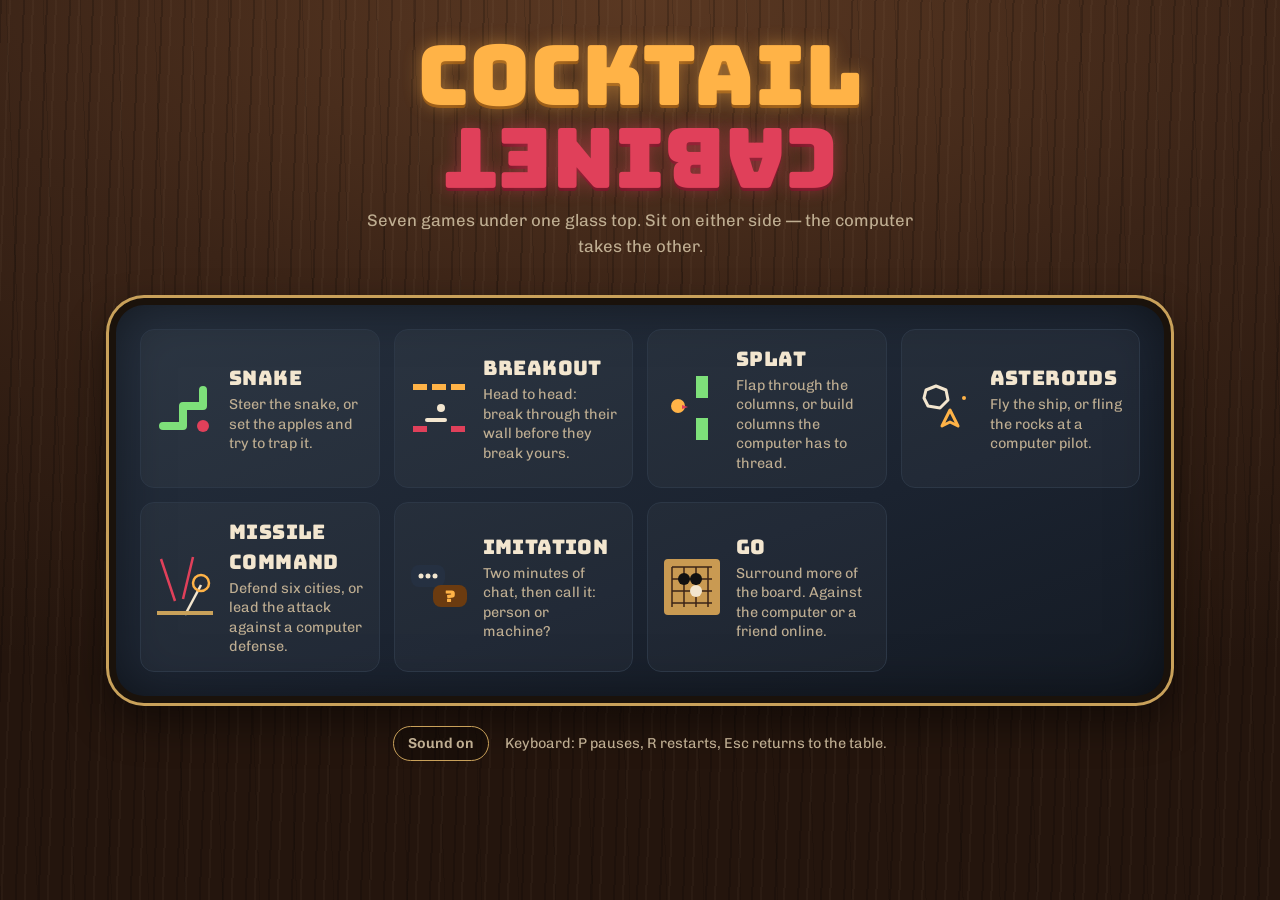
==== index.html @ d5dadb6a "Inital commit" ====
<!doctype html>
<html lang="en">
<head>
<meta charset="utf-8">
<meta name="viewport" content="width=device-width, initial-scale=1, viewport-fit=cover">
<title>Cocktail Cabinet — seven games, either side</title>
<meta name="description" content="Seven arcade games on one cocktail cabinet. Play either side against the computer, or another person in a second browser.">
<link rel="preconnect" href="https://fonts.googleapis.com">
<link rel="preconnect" href="https://fonts.gstatic.com" crossorigin>
<link href="https://fonts.googleapis.com/css2?family=Bungee&family=Chivo:wght@400;600;800&display=swap" rel="stylesheet">
<link rel="icon" href="favicon.svg" type="image/svg+xml">
<link rel="stylesheet" href="css/style.css">
</head>
<body>
<div id="app">

  <!-- MENU -->
  <section id="menu" class="screen">
    <header class="rail">
      <h1 class="marquee"><span>Cocktail</span><span>Cabinet</span></h1>
      <p class="tagline">Seven games under one glass top. Sit on either side — the computer takes the other.</p>
    </header>
    <div class="tabletop">
      <div id="deck" class="deck" role="list"></div>
    </div>
    <footer class="foot">
      <button id="muteBtn" class="chip" type="button" aria-pressed="false">Sound on</button>
      <span class="foot-note">Keyboard: P pauses, R restarts, Esc returns to the table.</span>
    </footer>
  </section>

  <!-- GAME -->
  <section id="game" class="screen" hidden>
    <div class="topbar">
      <button id="backBtn" class="chip" type="button">Back to the table</button>
      <h2 id="gameTitle" class="game-title"></h2>
      <div class="topbar-actions">
        <button id="pauseBtn" class="chip" type="button">Pause</button>
        <button id="restartBtn" class="chip" type="button">Restart</button>
      </div>
    </div>

    <div id="roles" class="roles" role="radiogroup" aria-label="Which side you play"></div>

    <div class="plates">
      <div class="plate left"><span id="hudL"></span></div>
      <div class="plate mid"><span id="hudC"></span></div>
      <div class="plate right"><span id="hudR"></span></div>
    </div>

    <div class="bezel" id="bezel">
      <canvas id="screen" width="800" height="600" tabindex="0" aria-label="Game screen"></canvas>
      <div id="panel" class="panel" hidden></div>
      <div id="banner" class="banner" hidden>
        <div class="banner-title" id="bannerTitle"></div>
        <div class="banner-sub" id="bannerSub"></div>
      </div>
    </div>

    <p id="help" class="help"></p>
  </section>

</div>

<script src="js/vendor/peerjs.min.js" defer></script>
<script src="js/core.js" defer></script>
<script src="js/net.js" defer></script>
<script src="js/games/snake.js" defer></script>
<script src="js/games/breakout.js" defer></script>
<script src="js/games/splat.js" defer></script>
<script src="js/games/asteroids.js" defer></script>
<script src="js/games/missile.js" defer></script>
<script src="js/games/imitation.js" defer></script>
<script src="js/games/go.js" defer></script>
<script src="js/main.js" defer></script>
</body>
</html>
---- css/style.css ----
:root {
  --walnut: #3b2417;
  --walnut-dark: #24150d;
  --glass: #1b2330;
  --glass-edge: #2c3746;
  --amber: #ffb347;
  --cherry: #e0405a;
  --brass: #c9a15a;
  --cream: #f3e6cf;
  --muted: #bfae92;
  --display: "Bungee", "Impact", "Arial Black", sans-serif;
  --body: "Chivo", "Segoe UI", "Helvetica Neue", Arial, sans-serif;
}

* { box-sizing: border-box; }
:root { padding-top: env(safe-area-inset-top, 0px); padding-bottom: env(safe-area-inset-bottom, 0px); }
html, body { margin: 0; min-height: 100%; }
body {
  font-family: var(--body);
  color: var(--cream);
  background-color: var(--walnut-dark);
  /* walnut grain */
  background-image:
    repeating-linear-gradient(92deg, rgba(0,0,0,.18) 0 2px, transparent 2px 9px, rgba(255,220,180,.03) 9px 11px, transparent 11px 23px),
    repeating-linear-gradient(88deg, rgba(0,0,0,.12) 0 1px, transparent 1px 37px),
    radial-gradient(120% 80% at 50% 0%, #5a3822 0%, var(--walnut) 45%, var(--walnut-dark) 100%);
  background-attachment: fixed;
  line-height: 1.5;
}
button { font: inherit; color: inherit; }
:focus-visible { outline: 3px solid var(--amber); outline-offset: 2px; }
[hidden] { display: none !important; }

.screen { max-width: 1100px; margin: 0 auto; padding: 20px 16px 40px; }

/* ---------- menu ---------- */
.rail { text-align: center; padding: 18px 0 8px; }
.marquee {
  font-family: var(--display);
  font-weight: 400;
  font-size: clamp(2.4rem, 8vw, 5.2rem);
  line-height: .9;
  margin: 0;
  color: var(--amber);
  text-shadow: 0 0 18px rgba(255,179,71,.45), 0 3px 0 #8a4f12;
  display: flex; flex-direction: column; align-items: center;
}
.marquee span:last-child {
  /* the second player's side of a cocktail cabinet reads upside down */
  transform: rotate(180deg);
  color: var(--cherry);
  text-shadow: 0 0 18px rgba(224,64,90,.45), 0 -3px 0 #6b1424;
  margin-top: .08em;
}
.tagline { max-width: 34em; margin: 14px auto 0; color: var(--muted); font-size: 1.05rem; }

.tabletop {
  margin: 28px auto 0;
  padding: clamp(14px, 3vw, 34px);
  border-radius: 38px;
  background: linear-gradient(160deg, #26303e, var(--glass) 60%, #141a23);
  box-shadow: inset 0 0 0 3px var(--brass), inset 0 0 0 10px #1a120b, inset 0 0 60px rgba(0,0,0,.6), 0 18px 40px rgba(0,0,0,.45);
}
.deck { display: grid; grid-template-columns: repeat(auto-fill, minmax(230px, 1fr)); gap: 14px; }
.cab {
  display: grid; grid-template-columns: 64px 1fr; gap: 12px; align-items: center;
  text-align: left; cursor: pointer;
  padding: 14px 14px 14px 12px;
  background: rgba(255,255,255,.03);
  border: 1px solid var(--glass-edge);
  border-radius: 14px;
  transition: border-color .15s, background .15s;
}
.cab:hover { border-color: var(--amber); background: rgba(255,179,71,.06); }
.cab svg { width: 64px; height: 64px; }
.cab h3 { font-family: var(--display); font-weight: 400; margin: 0; font-size: 1.25rem; color: var(--cream); letter-spacing: .02em; }
.cab p { margin: 2px 0 0; font-size: .9rem; color: var(--muted); line-height: 1.35; }

.foot { display: flex; gap: 16px; align-items: center; justify-content: center; flex-wrap: wrap; margin-top: 20px; color: var(--muted); font-size: .9rem; }

.chip {
  background: rgba(0,0,0,.25);
  border: 1px solid var(--brass);
  border-radius: 999px;
  padding: 6px 14px;
  cursor: pointer;
  font-weight: 600;
  font-size: .9rem;
}
.chip:hover { background: rgba(201,161,90,.18); }
.chip.primary { background: var(--amber); color: #2a1606; border-color: var(--amber); }
.chip.primary:hover { background: #ffc671; }
.chip:disabled { opacity: .45; cursor: default; }

/* ---------- game ---------- */
.topbar { display: flex; align-items: center; gap: 12px; flex-wrap: wrap; }
.game-title { font-family: var(--display); font-weight: 400; margin: 0; flex: 1; text-align: center; font-size: clamp(1.4rem, 4vw, 2.2rem); color: var(--amber); text-shadow: 0 0 12px rgba(255,179,71,.35); }
.topbar-actions { display: flex; gap: 8px; }

.roles { display: flex; flex-wrap: wrap; gap: 8px; justify-content: center; margin: 14px 0 10px; }
.role {
  border: 1px solid var(--glass-edge); background: rgba(0,0,0,.28); border-radius: 10px;
  padding: 7px 14px; cursor: pointer; font-size: .92rem;
}
.role[aria-checked="true"] { border-color: var(--amber); background: rgba(255,179,71,.14); color: #fff; box-shadow: 0 0 0 1px var(--amber) inset; }

.plates { display: grid; grid-template-columns: 1fr auto 1fr; gap: 10px; align-items: stretch; max-width: 900px; margin: 0 auto 8px; }
.plate { background: linear-gradient(#d9b877, var(--brass) 55%, #9c7a3c); color: #2a1606; border-radius: 6px; padding: 5px 12px; font-weight: 800; font-size: .95rem; box-shadow: inset 0 1px 0 rgba(255,255,255,.5), 0 2px 4px rgba(0,0,0,.4); min-height: 1.9em; }
.plate.left { text-align: left; }
.plate.mid { text-align: center; }
.plate.right { text-align: right; }

.bezel {
  position: relative;
  margin: 0 auto; max-width: 900px;
  padding: 14px;
  border-radius: 26px;
  background: #0d1117;
  box-shadow: inset 0 0 0 3px var(--brass), inset 0 0 0 9px #1a120b, 0 16px 34px rgba(0,0,0,.5);
}
#screen {
  display: block; margin: 0 auto; width: 100%; height: auto;
  border-radius: 12px; background: #06080c; touch-action: none; cursor: crosshair;
}
.panel {
  min-height: 520px; border-radius: 12px; background: #0a0e14; padding: 16px; overflow: auto;
}
.bezel.with-panel #screen { display: none; }
.bezel.split { display: grid; grid-template-columns: minmax(0, 1.5fr) minmax(240px, 1fr); gap: 14px; }
.bezel.split .panel { min-height: 0; }
@media (max-width: 760px) { .bezel.split { grid-template-columns: 1fr; } }

.banner {
  position: absolute; left: 50%; top: 42%; transform: translate(-50%, -50%);
  background: rgba(10, 12, 18, .88); border: 2px solid var(--amber); border-radius: 14px;
  padding: 14px 26px; text-align: center; pointer-events: none; max-width: 86%;
}
.banner-title { font-family: var(--display); color: var(--amber); font-size: clamp(1.3rem, 4vw, 2rem); line-height: 1.1; }
.banner-sub { color: var(--cream); margin-top: 6px; font-size: .98rem; }
.help { text-align: center; color: var(--muted); max-width: 60em; margin: 12px auto 0; font-size: .95rem; }
.help kbd { font-family: var(--body); font-weight: 800; background: rgba(0,0,0,.35); border: 1px solid var(--glass-edge); border-radius: 4px; padding: 0 5px; color: var(--cream); }

/* ---------- shared panel widgets (Imitation, Go) ---------- */
.stack { display: flex; flex-direction: column; gap: 12px; }
.row { display: flex; gap: 8px; flex-wrap: wrap; align-items: center; }
.panel h4 { font-family: var(--display); font-weight: 400; color: var(--amber); margin: 0; font-size: 1.15rem; }
.panel p { margin: 0; color: var(--muted); }
.field { background: #05070b; border: 1px solid var(--glass-edge); border-radius: 8px; color: var(--cream); padding: 8px 10px; font: inherit; }
.status { color: var(--cream); }
.status.dim { color: var(--muted); }

.chat { display: flex; flex-direction: column; height: min(62vh, 560px); }
.chat-log { flex: 1; overflow-y: auto; display: flex; flex-direction: column; gap: 6px; padding: 8px 4px; }
.msg { max-width: 78%; padding: 7px 12px; border-radius: 14px; line-height: 1.35; word-wrap: break-word; }
.msg.me { align-self: flex-end; background: #6b3b10; color: #fff3df; border-bottom-right-radius: 4px; }
.msg.them { align-self: flex-start; background: #253041; color: var(--cream); border-bottom-left-radius: 4px; }
.msg.sys { align-self: center; background: none; color: var(--muted); font-size: .88rem; text-align: center; }
.typing { color: var(--muted); font-size: .85rem; min-height: 1.3em; padding: 0 4px; }
.chat-input { display: flex; gap: 8px; }
.chat-input .field { flex: 1; }
.timer { font-family: var(--display); color: var(--amber); font-size: 1.1rem; }
.spinner { width: 42px; height: 42px; border-radius: 50%; border: 4px solid var(--glass-edge); border-top-color: var(--amber); animation: spin 1s linear infinite; }
@keyframes spin { to { transform: rotate(360deg); } }
@media (prefers-reduced-motion: reduce) { .spinner { animation-duration: 3s; } .cab { transition: none; } }

@media (max-width: 560px) {
  .plates { grid-template-columns: 1fr 1fr; }
  .plate.mid { grid-column: 1 / -1; order: -1; }
}
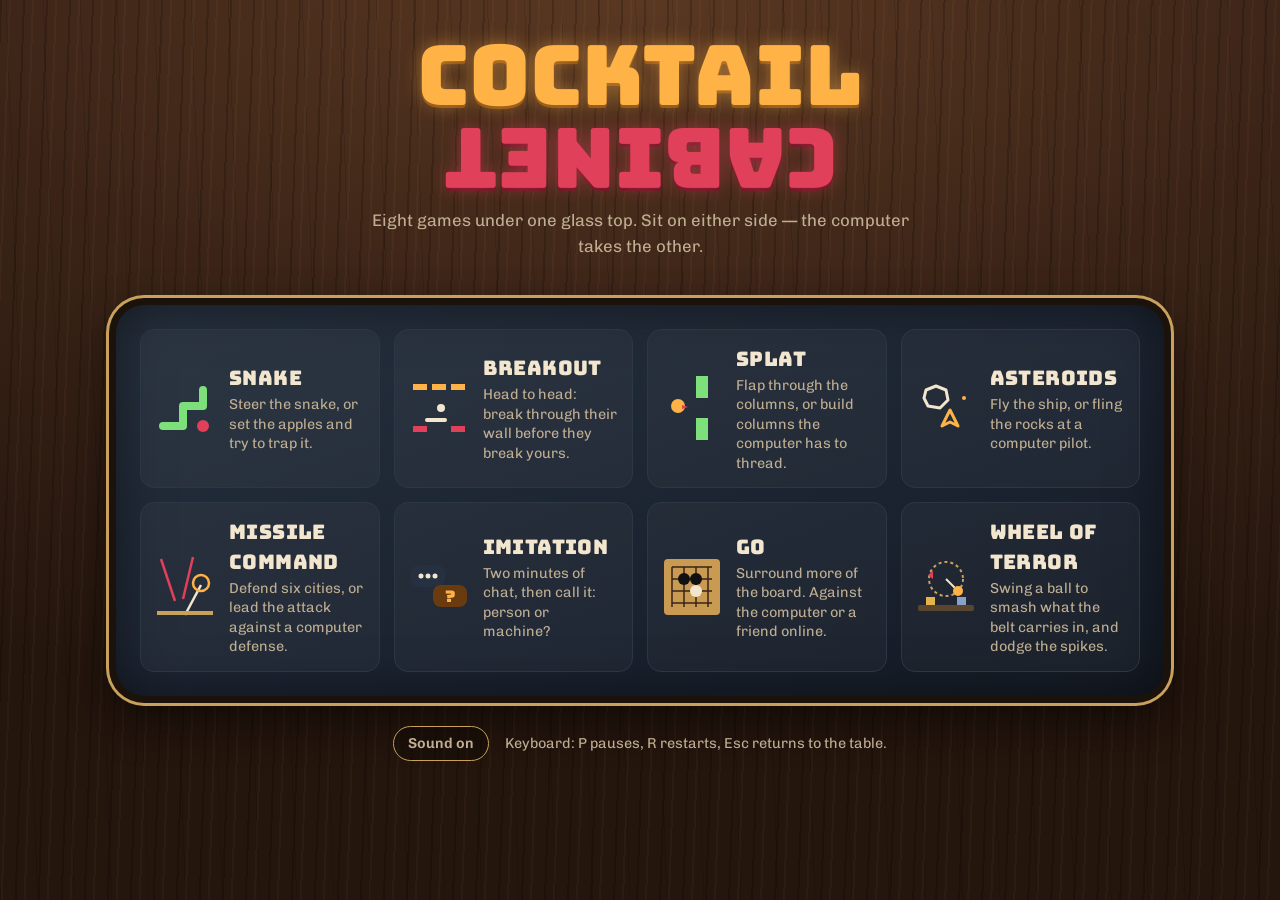
==== commit 9e402d9d: "Add Wheel of Terror to deployed root" ====
--- a/index.html
+++ b/index.html
@@ -1,10 +1,24 @@
 <!doctype html>
+<!--
+  Cocktail Cabinet: the single page.
+
+  @file  The only HTML page. It holds two screens that main.js swaps between:
+         - #menu : the title and a shelf where the eight game cards are built
+         - #game : back/pause/restart buttons, the "which side" buttons, three score plates,
+                   the frame with the drawing canvas, a side panel (chat, Go) and a banner
+  Scripts load in this order: vendored PeerJS, js/core.js, js/net.js, the eight games in
+  js/games/, then js/main.js last (it needs every game registered first).
+  There is no build step and no server code: this folder is published as-is.
+
+  @see css/style.css
+  @see js/main.js
+-->
 <html lang="en">
 <head>
 <meta charset="utf-8">
 <meta name="viewport" content="width=device-width, initial-scale=1, viewport-fit=cover">
-<title>Cocktail Cabinet — seven games, either side</title>
-<meta name="description" content="Seven arcade games on one cocktail cabinet. Play either side against the computer, or another person in a second browser.">
+<title>Cocktail Cabinet — eight games, either side</title>
+<meta name="description" content="Eight arcade games on one cocktail cabinet. Play either side against the computer, or another person in a second browser.">
 <link rel="preconnect" href="https://fonts.googleapis.com">
 <link rel="preconnect" href="https://fonts.gstatic.com" crossorigin>
 <link href="https://fonts.googleapis.com/css2?family=Bungee&family=Chivo:wght@400;600;800&display=swap" rel="stylesheet">
@@ -18,7 +32,7 @@
   <section id="menu" class="screen">
     <header class="rail">
       <h1 class="marquee"><span>Cocktail</span><span>Cabinet</span></h1>
-      <p class="tagline">Seven games under one glass top. Sit on either side — the computer takes the other.</p>
+      <p class="tagline">Eight games under one glass top. Sit on either side — the computer takes the other.</p>
     </header>
     <div class="tabletop">
       <div id="deck" class="deck" role="list"></div>
@@ -72,6 +86,7 @@
 <script src="js/games/missile.js" defer></script>
 <script src="js/games/imitation.js" defer></script>
 <script src="js/games/go.js" defer></script>
+<script src="js/games/wheel.js" defer></script>
 <script src="js/main.js" defer></script>
 </body>
 </html>
--- a/css/style.css
+++ b/css/style.css
@@ -1,3 +1,16 @@
+/**
+ * Cocktail Cabinet: stylesheet.
+ *
+ * @file All the styling for the single page: the walnut-and-brass cabinet look, the menu
+ * cards, the game screen frame, name plates, banner, role buttons, and the chat and Go side
+ * panel. Colours and fonts are CSS variables at the top of the file.
+ *
+ * Layout note: the game canvas box is sized from {@code js/main.js} so its shape always
+ * matches the picture drawn on it; the CSS only says to fill the available width.
+ *
+ * @see index.html
+ * @see js/main.js
+ */
 :root {
   --walnut: #3b2417;
   --walnut-dark: #24150d;
@@ -91,6 +104,7 @@
 .chip.primary { background: var(--amber); color: #2a1606; border-color: var(--amber); }
 .chip.primary:hover { background: #ffc671; }
 .chip:disabled { opacity: .45; cursor: default; }
+.chip[aria-pressed="true"] { background: var(--amber); color: #2a1606; border-color: var(--amber); }
 
 /* ---------- game ---------- */
 .topbar { display: flex; align-items: center; gap: 12px; flex-wrap: wrap; }
